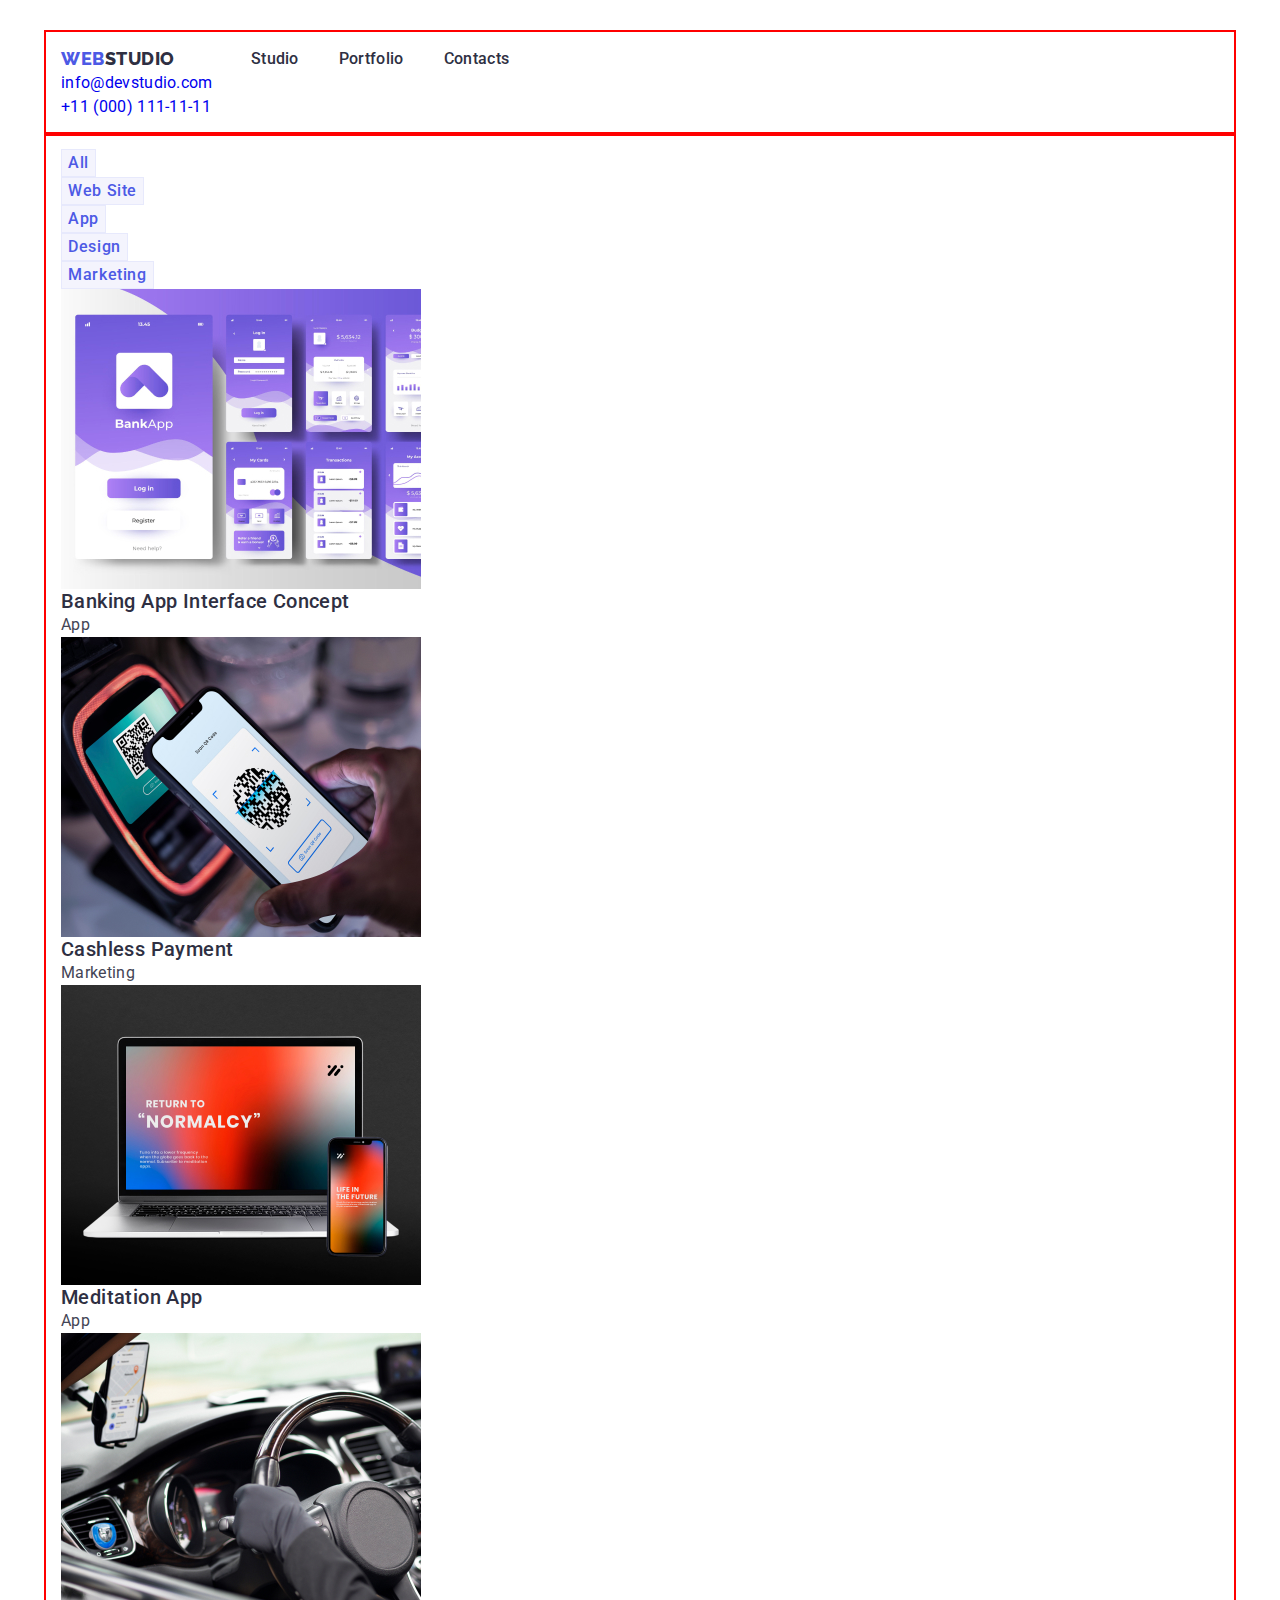
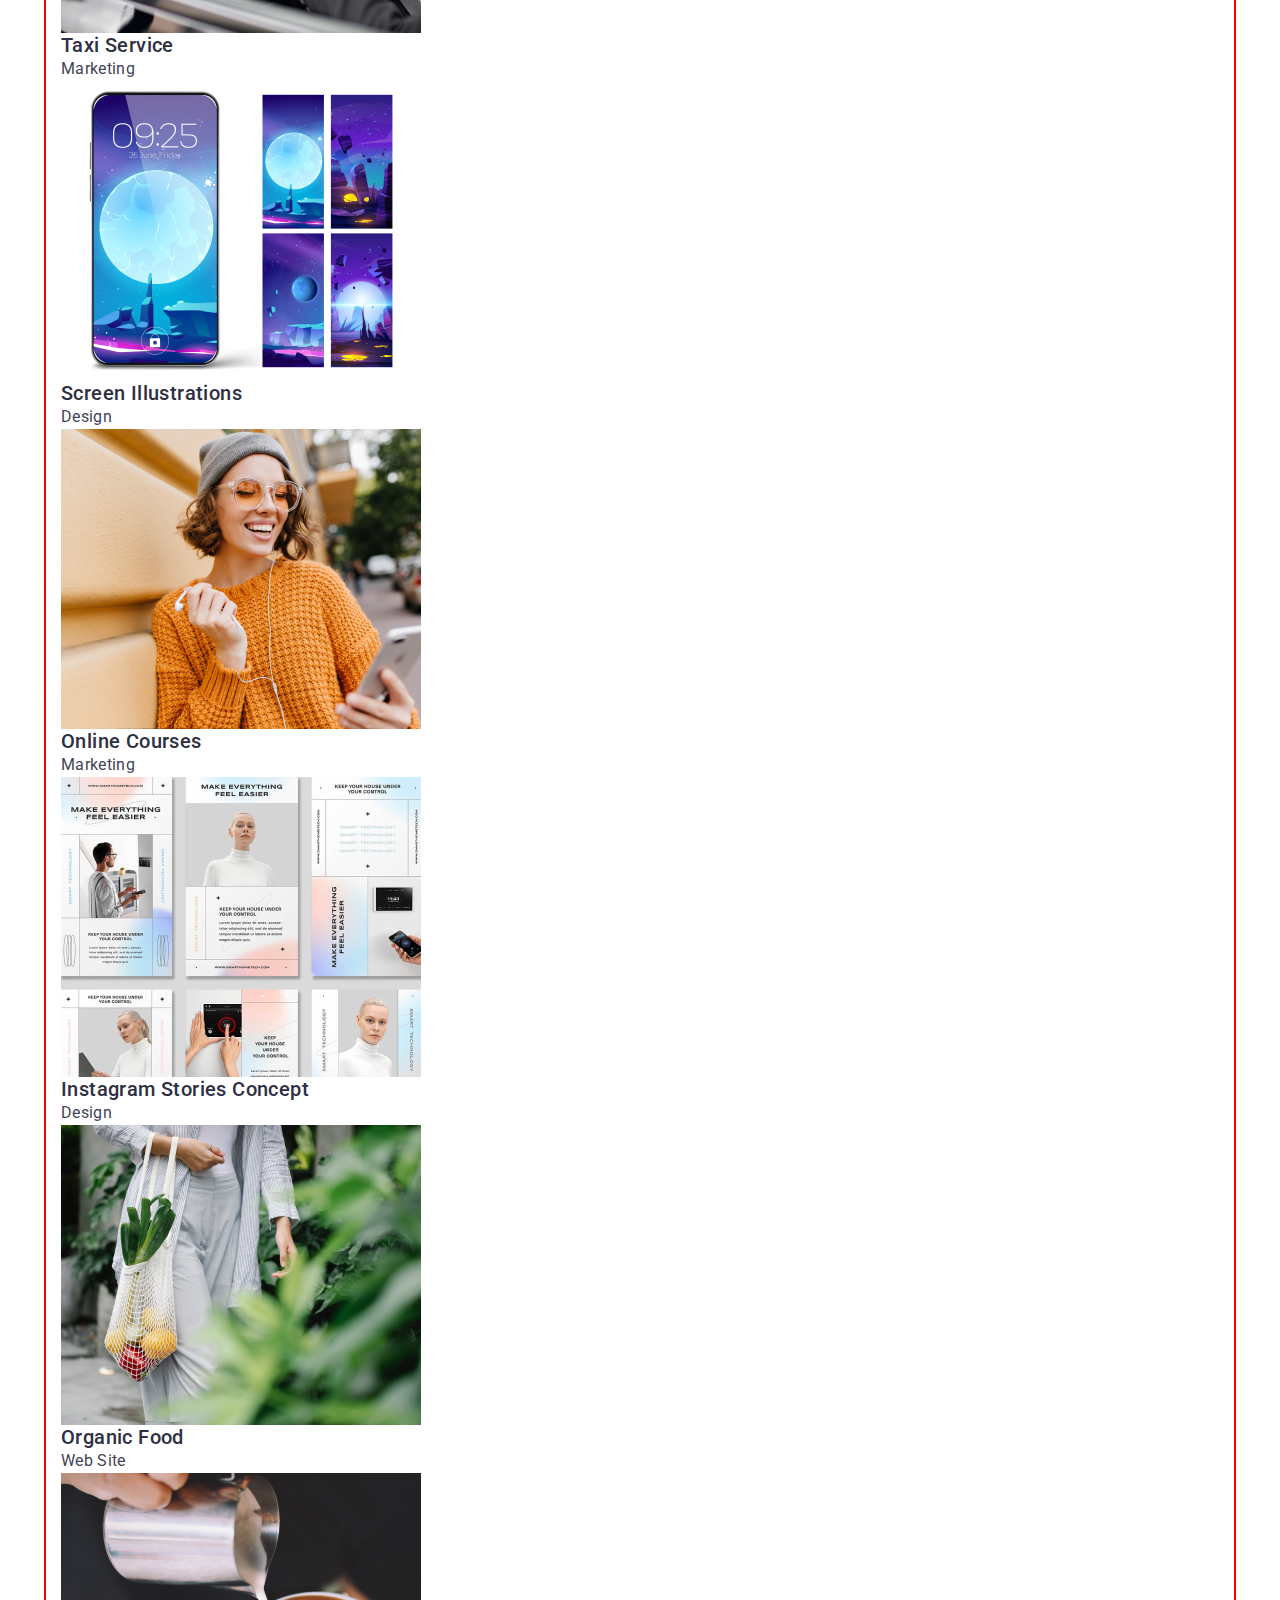
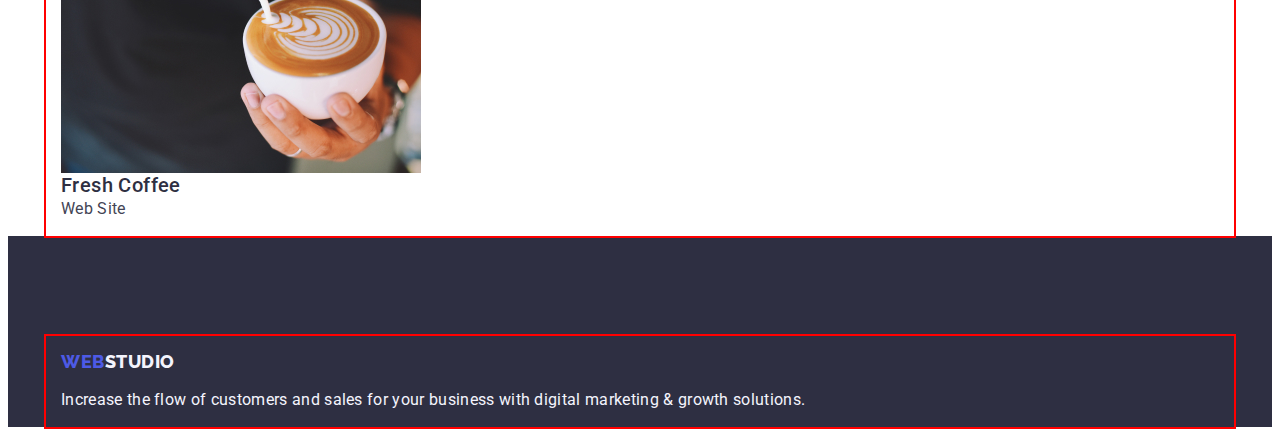
==== portfolio.html @ 0cf84b6b "css header/hero" ====
<!DOCTYPE html>
<html lang="en">
  <head>
    <meta charset="UTF-8" />
    <meta http-equiv="X-UA-Compatible" content="IE=edge" />
    <meta name="viewport" content="width=device-width, initial-scale=1.0" />
    <title>Portfolio</title>
    <link rel="preconnect" href="https://fonts.googleapis.com" />
    <link rel="preconnect" href="https://fonts.gstatic.com" crossorigin />
    <link
      href="https://fonts.googleapis.com/css2?family=Raleway:wght@800&family=Roboto:wght@400;500;700&display=swap"
      rel="stylesheet"
    />
    <link rel="stylesheet" href="./css/styles.css" />
  </head>
  <body>
    <!-- Header -->
    <header class="header">
      <div class="container">
        <nav class="header-nav">
          <a href="./index.html" class="header-link-logo link"
            >Web<span class="header-logo">Studio</span></a
          >
          <ul class="header-list list">
            <li class="header-item">
              <a class="header-link link" href="./index.html">Studio</a>
            </li>
            <li class="header-item">
              <a class="header-link link" href="./portfolio.html">Portfolio</a>
            </li>
            <li class="header-item">
              <a class="header-link link" href="">Contacts</a>
            </li>
          </ul>
        </nav>
        <address class="address">
          <ul class="header-address-list list">
            <li>
              <a class="header-address link" href="mailto:info@devstudio.com"
                >info@devstudio.com</a
              >
            </li>
            <li>
              <a class="header-address link" href="tel:+110001111111"
                >+11 (000) 111-11-11</a
              >
            </li>
          </ul>
        </address>
      </div>
    </header>
    <main>
      <!-- Section-Filters -->
      <section class="filters">
        <h1 hidden="">Project Cards</h1>
        <div class="container">
          <ul class="filters-list list">
            <li class="filters-item">
              <button class="filters-btn" type="button">All</button>
            </li>
            <li class="filters-item">
              <button class="filters-btn" type="button">Web Site</button>
            </li>
            <li class="filters-item">
              <button class="filters-btn" type="button">App</button>
            </li>
            <li class="filters-item">
              <button class="filters-btn" type="button">Design</button>
            </li>
            <li class="filters-item">
              <button class="filters-btn" type="button">Marketing</button>
            </li>
          </ul>

          <!-- Section-ProjectCard -->

          <ul class="project-list list">
            <li class="project-item">
              <a href="" class="project-link link">
                <img
                  src="./images/ProjectCards/1.jpg"
                  alt="Banking App Interface"
                  width="360"
                  height="300"
                />
                <h2 class="project-title subtitle">
                  Banking App Interface Concept
                </h2>
                <p class="project-text text">App</p>
              </a>
            </li>
            <li class="project-item">
              <a href="" class="project-link link">
                <img
                  class="project-img"
                  src="./images/ProjectCards/2.jpg"
                  alt="Payment"
                  width="360"
                  height="300"
                />
                <h2 class="project-title subtitle">Cashless Payment</h2>
                <p class="project-text text">Marketing</p>
              </a>
            </li>
            <li class="project-item">
              <a href="" class="project-link link">
                <img
                  class="project-img"
                  src="./images/ProjectCards/3.jpg"
                  alt="App on phone and laptop"
                  width="360"
                  height="300"
                />
                <h2 class="project-title subtitle">Meditation App</h2>
                <p class="project-text text">App</p>
              </a>
            </li>
            <li class="project-item">
              <a href="" class="project-link link">
                <img
                  class="project-img"
                  src="./images/ProjectCards/4.jpg"
                  alt="Driver's compartment in the car"
                  width="360"
                  height="300"
                />
                <h2 class="project-title subtitle">Taxi Service</h2>
                <p class="project-text text">Marketing</p>
              </a>
            </li>
            <li class="project-item">
              <a href="" class="project-link link">
                <img
                  class="project-img"
                  src="./images/ProjectCards/5.jpg"
                  alt="Phone and four types of wallpaper"
                  width="360"
                  height="300"
                />
                <h2 class="project-tile subtitle">Screen Illustrations</h2>
                <p class="project-text text">Design</p>
              </a>
            </li>
            <li class="project-item">
              <a href="" class="project-link link">
                <img
                  class="project-img"
                  src="./images/ProjectCards/6.jpg"
                  alt="Girl with phone"
                  width="360"
                  height="300"
                />
                <h2 class="project-title subtitle">Online Courses</h2>
                <p class="project-text text">Marketing</p>
              </a>
            </li>
            <li class="project-item">
              <a href="" class="project-link link">
                <img
                  class="project-img"
                  src="./images/ProjectCards/7.jpg"
                  alt="Instagram Stories"
                  width="360"
                  height="300"
                />
                <h2 class="project-title subtitle">
                  Instagram Stories Concept
                </h2>
                <p class="project-text text">Design</p>
              </a>
            </li>
            <li class="project-item">
              <a href="" class="project-link link">
                <img
                  class="project-img"
                  src="./images/ProjectCards/8.jpg"
                  alt="Girl with a bag of fruits"
                  width="360"
                  height="300"
                />
                <h2 class="project-title subtitle">Organic Food</h2>
                <p class="project-text text">Web Site</p>
              </a>
            </li>
            <li class="project-item">
              <a href="" class="project-link link">
                <img
                  class="project-img"
                  src="./images/ProjectCards/9.jpg"
                  alt="Barista pouring milk into coffee"
                  width="360"
                  height="300"
                />
                <h2 class="project-title subtitle">Fresh Coffee</h2>
                <p class="project-text text">Web Site</p>
              </a>
            </li>
          </ul>
        </div>
      </section>
    </main>
    <!-- Footer -->
    <footer class="footer">
      <div class="container">
        <a href="./index.html" class="footer-link link"
          >Web<span class="footer-logo">Studio</span></a
        >
        <p class="footer-text text">
          Increase the flow of customers and sales for your business with
          digital marketing & growth solutions.
        </p>
      </div>
    </footer>
  </body>
</html>
---- css/styles.css ----
/* CSS-переменные */

:root {
  --logo-color: #4d5ae5;

  --first-logo-color: #2e2f42;

  --second-logo-color: #f4f4fd;

  --body-back-color: #ffffff;

  --body-text-color: #434455;

  --link-color: #2e2f42;

  --link-hover-color: #404bbf;

  --address-color: #434455;

  --address-hover-color: #404bbf;

  --hero-back-color: #2e2f42;

  --hero-title-color: #ffffff;

  --btn-color: #4d5ae5;

  --btn-hover-color: #404bbf;

  --btn-text-color: #ffffff;

  --title-color: #2e2f42;

  --cards-back-color: #f4f4fd;

  --cards-item-back-color: #ffffff;

  --footer-back-color: #2e2f42;

  --footer-text-color: #f4f4fd;

  --port-back-btn: #f4f4fd;

  --port-border-btn: #e7e9fc;

  --port-btn-text-color: #4d5ae5;

  --btn-text-hover-color: #ffffff;
}
/* Подклассы */
.title {
  text-align: center;
  text-transform: capitalize;
  font-size: 36px;
  line-height: 1.11;
  letter-spacing: 0.02em;
  color: var(--title-color);
}

.subtitle {
  font-weight: 500;
  font-size: 20px;
  line-height: 1.2;
  letter-spacing: 0.02em;
  color: var(--title-color);
}

.text {
  font-size: 16px;
  line-height: 1.5;
  letter-spacing: 0.02em;
  color: var(--body-text-color);
}

body {
  font-family: "Roboto", sans-serif;
  background: var(--body-back-color);
  color: var(--body-text-color);
}

.link {
  text-decoration: none;
}

.list {
  list-style: none;
}

p,
h1,
h2,
h3,
h4,
h5,
h6 {
  margin: 0;
}

ul,
ol {
  margin: 0;
  padding: 0;
}

img {
  display: block;
}

.container {
  width: 1158px;
  padding: 15px;
  margin: 15px;
  margin: 0 auto;
  outline: 2px solid red;
}

/* Header */

.header {
  padding-top: 24px;
}

.header-flex {
  display: flex;
  justify-content: space-around;
}

.header-nav {
  display: flex;
  align-items: center;
}

.header-link-logo {
  font-family: "Raleway", sans-serif;
  font-weight: 800;
  font-size: 18px;
  line-height: 1.17;
  letter-spacing: 0.03em;
  text-transform: uppercase;
  color: var(--logo-color);
  margin-right: 76px;
}

.header-logo {
  color: var(--first-logo-color);
}

.header-list {
  display: flex;
}

.header-list .header-item + .header-item {
  margin-left: 40px;
}

.header-link {
  font-weight: 500;
  font-size: 16px;
  line-height: 1.5;
  letter-spacing: 0.02em;
  color: var(--link-color);
}

.header-link:hover,
.header-link:focus {
  color: var(--link-hover-color);
}

.header-address {
  font-style: normal;
}

.address-list {
  display: flex;
}

.address-list .address-item + .address-item {
  margin-left: 40px;
}

.address {
  font-size: 16px;
  line-height: 1.5;
  letter-spacing: 0.02em;
  color: var(--address-color);
}

.address:hover,
.address:focus {
  color: var(--address-hover-color);
}

/* hero */

.hero {
  background: var(--hero-back-color);
  margin-bottom: 120px;
  text-align: center;
}

.hero-title {
  font-size: 56px;
  line-height: 1.07;
  letter-spacing: 0.02em;
  color: var(--hero-title-color);
  margin-top: 188px;
  margin-bottom: 48px;
}

.hero-btn {
  font-weight: 500;
  font-size: 16px;
  line-height: 1.5;
  letter-spacing: 0.04em;
  color: var(--btn-text-color);
  font-family: inherit;
  cursor: pointer;
  background: var(--btn-color);
  border-radius: 4px;
  padding: 16px 32px;
  margin-bottom: 188px;
}

.hero-btn:hover,
.hero-btn:focus {
  background: var(--btn-hover-color);
}

/* Section */

.visually-hidden {
  position: absolute;
  width: 1px;
  height: 1px;
  margin: -1px;
  border: 0;
  padding: 0;
  white-space: nowrap;
  clip-path: inset(100%);
  clip: rect(0 0 0 0);
  overflow: hidden;
}

.features {
  /* padding-top: 120px; */
  padding-bottom: 120px;
}

.features-title {
  margin-bottom: 8px;
}

.features-text {
  color: var(--body-text-color);
}

/* Section 2 */

.section {
  padding-bottom: 120px;
}

.section-title {
  margin-bottom: 72px;
}

/* Section 3 */

.teamcards {
  background: var(--cards-back-color);
}

.teamcards-item {
  background: var(--cards-item-back-color);
}

.teamcards-title {
  margin-bottom: 72px;
}

.teamcards-subtitle {
  margin-bottom: 8px;
}

.teamcards-text {
  color: var(--body-text-color);
}

/* Portfolio Main Btn */

.filters {
}

.filters-list {
}

.filters-item {
}

.filters-btn {
  font-family: inherit;
  font-weight: 500;
  font-size: 16px;
  line-height: 1.5;
  letter-spacing: 0.04em;
  cursor: pointer;
  color: var(--port-btn-text-color);
  background: var(--port-back-btn);
  border: 1px solid var(--port-border-btn);
}

.filters-btn:hover,
.filters-btn:focus {
  background: var(--btn-hover-color);
  color: var(--btn-text-hover-color);
}

/* Portfolio Main Cards */

.project-list {
}

.project-item {
}

.project-title {
}

.project-text {
  color: var(--body-text-color);
}

/* Footer */

.footer {
  background: var(--footer-back-color);
  padding-top: 100px;
}

.footer-text {
  color: var(--footer-text-color);
  margin-top: 16px;
}

.footer-link {
  font-family: "Raleway", sans-serif;
  font-weight: 800;
  font-size: 18px;
  line-height: 1.17;
  letter-spacing: 0.03em;
  text-transform: uppercase;
  color: var(--logo-color);
}

.footer-logo {
  color: var(--second-logo-color);
}
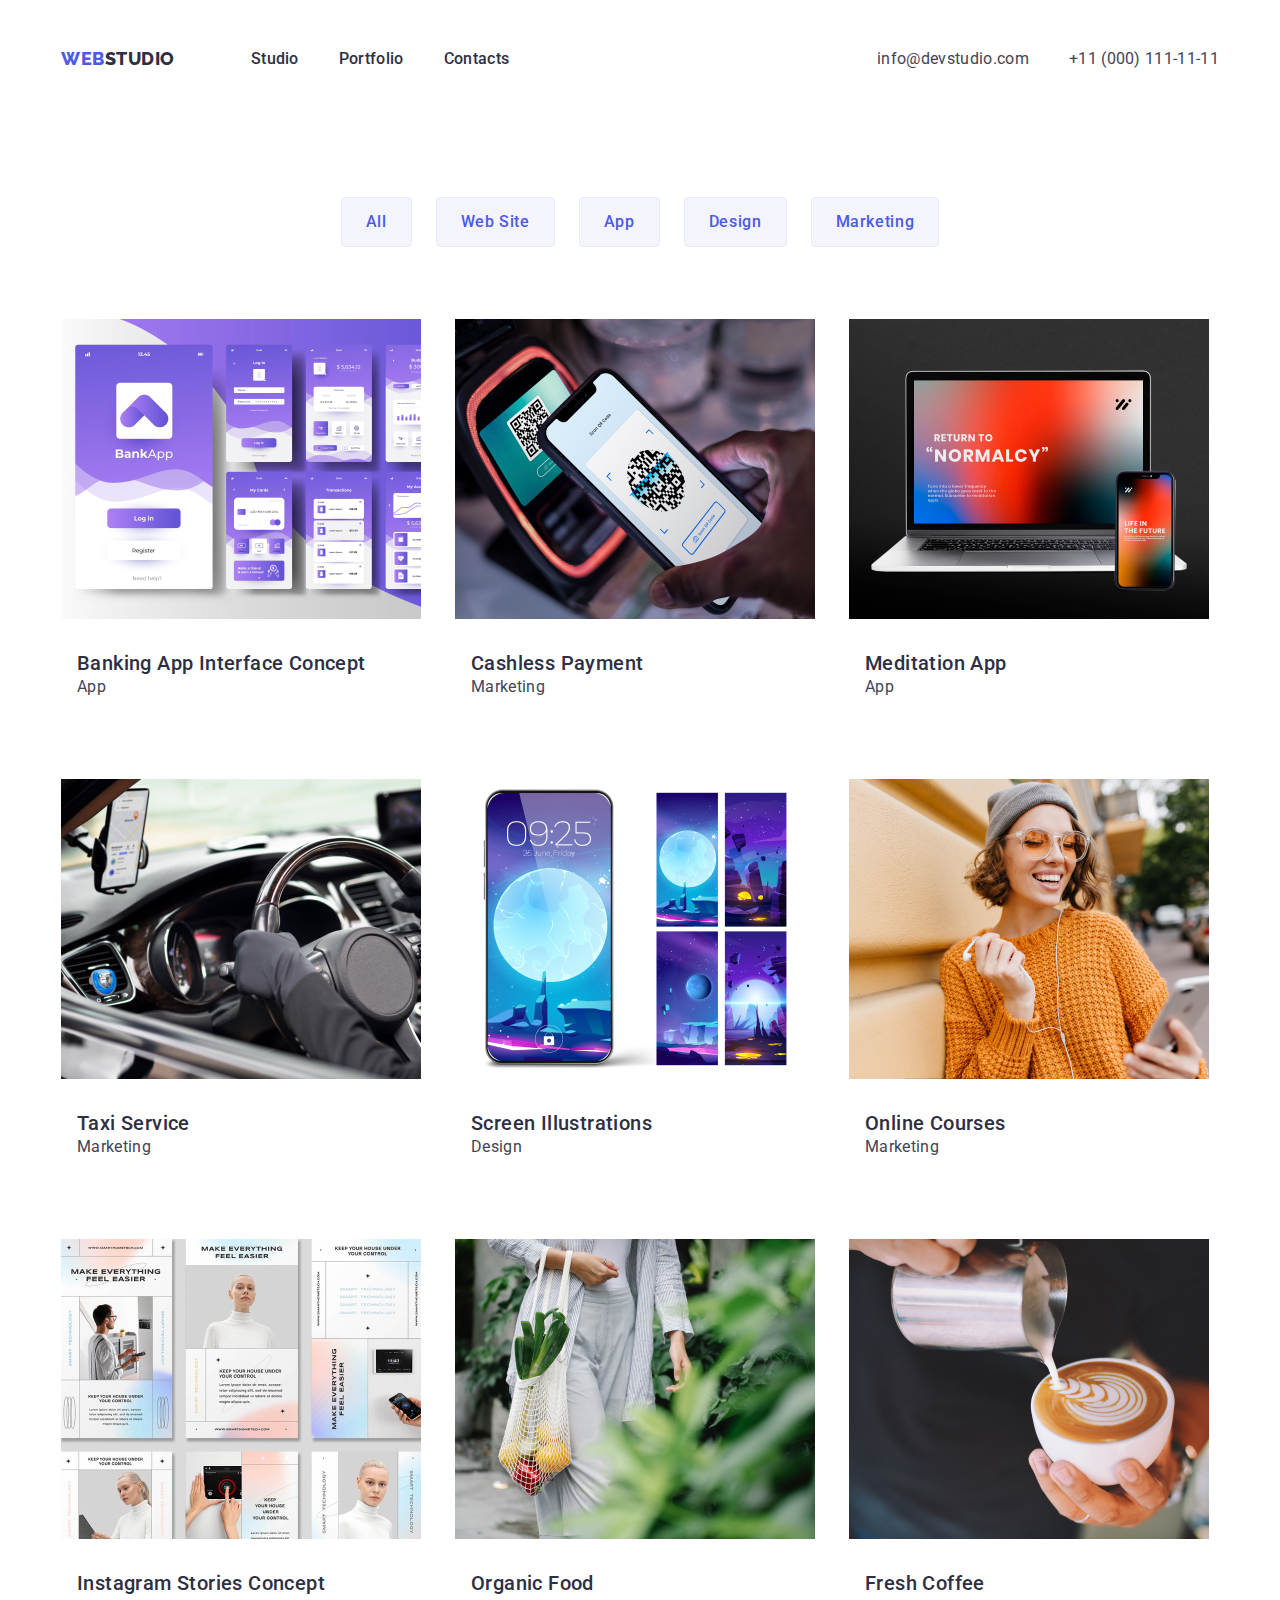
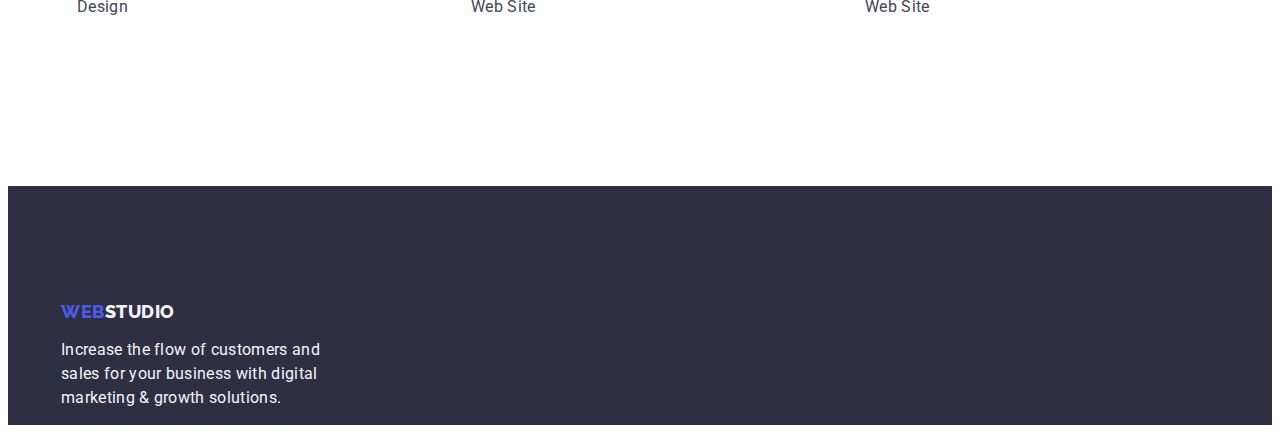
==== commit abfc06c2: "finish homework 3" ====
--- a/portfolio.html
+++ b/portfolio.html
@@ -11,12 +11,19 @@
       href="https://fonts.googleapis.com/css2?family=Raleway:wght@800&family=Roboto:wght@400;500;700&display=swap"
       rel="stylesheet"
     />
+    <link
+      rel="stylesheet"
+      href="https://cdnjs.cloudflare.com/ajax/libs/modern-normalize/2.0.0/modern-normalize.min.css"
+      integrity="sha512-4xo8blKMVCiXpTaLzQSLSw3KFOVPWhm/TRtuPVc4WG6kUgjH6J03IBuG7JZPkcWMxJ5huwaBpOpnwYElP/m6wg=="
+      crossorigin="anonymous"
+      referrerpolicy="no-referrer"
+    />
     <link rel="stylesheet" href="./css/styles.css" />
   </head>
   <body>
     <!-- Header -->
     <header class="header">
-      <div class="container">
+      <div class="container header-flex">
         <nav class="header-nav">
           <a href="./index.html" class="header-link-logo link"
             >Web<span class="header-logo">Studio</span></a
@@ -33,15 +40,16 @@
             </li>
           </ul>
         </nav>
-        <address class="address">
-          <ul class="header-address-list list">
-            <li>
-              <a class="header-address link" href="mailto:info@devstudio.com"
+
+        <address class="header-address">
+          <ul class="address-list list">
+            <li class="address-item">
+              <a class="address link" href="mailto:info@devstudio.com"
                 >info@devstudio.com</a
               >
             </li>
-            <li>
-              <a class="header-address link" href="tel:+110001111111"
+            <li class="address-item">
+              <a class="address link" href="tel:+110001111111"
                 >+11 (000) 111-11-11</a
               >
             </li>
@@ -52,7 +60,7 @@
     <main>
       <!-- Section-Filters -->
       <section class="filters">
-        <h1 hidden="">Project Cards</h1>
+        <h1 class="visually-hidden">Project Cards</h1>
         <div class="container">
           <ul class="filters-list list">
             <li class="filters-item">
@@ -137,7 +145,7 @@
                   width="360"
                   height="300"
                 />
-                <h2 class="project-tile subtitle">Screen Illustrations</h2>
+                <h2 class="project-title subtitle">Screen Illustrations</h2>
                 <p class="project-text text">Design</p>
               </a>
             </li>
--- a/css/styles.css
+++ b/css/styles.css
@@ -104,6 +104,8 @@
 
 img {
   display: block;
+  max-width: 100%;
+  height: auto;
 }
 
 .container {
@@ -111,7 +113,6 @@
   padding: 15px;
   margin: 15px;
   margin: 0 auto;
-  outline: 2px solid red;
 }
 
 /* Header */
@@ -122,7 +123,6 @@
 
 .header-flex {
   display: flex;
-  justify-content: space-around;
 }
 
 .header-nav {
@@ -147,10 +147,10 @@
 
 .header-list {
   display: flex;
-}
-
-.header-list .header-item + .header-item {
-  margin-left: 40px;
+  gap: 40px;
+}
+
+.header-list {
 }
 
 .header-link {
@@ -168,14 +168,12 @@
 
 .header-address {
   font-style: normal;
+  margin-left: auto;
 }
 
 .address-list {
   display: flex;
-}
-
-.address-list .address-item + .address-item {
-  margin-left: 40px;
+  gap: 40px;
 }
 
 .address {
@@ -205,6 +203,8 @@
   color: var(--hero-title-color);
   margin-top: 188px;
   margin-bottom: 48px;
+  margin-left: 316px;
+  max-width: 496px;
 }
 
 .hero-btn {
@@ -217,7 +217,8 @@
   cursor: pointer;
   background: var(--btn-color);
   border-radius: 4px;
-  padding: 16px 32px;
+  min-width: 169px;
+  height: 56px;
   margin-bottom: 188px;
 }
 
@@ -242,8 +243,16 @@
 }
 
 .features {
-  /* padding-top: 120px; */
   padding-bottom: 120px;
+}
+
+.features-list {
+  display: flex;
+  gap: 24px;
+}
+
+.features-item {
+  width: calc((100% - 72px) / 4);
 }
 
 .features-title {
@@ -260,6 +269,19 @@
   padding-bottom: 120px;
 }
 
+.section-list {
+  display: flex;
+}
+
+.section-item {
+  margin-right: 24px;
+  width: calc((100% - 48px) / 3);
+}
+
+.section-item:last-child {
+  margin-right: 0;
+}
+
 .section-title {
   margin-bottom: 72px;
 }
@@ -268,10 +290,21 @@
 
 .teamcards {
   background: var(--cards-back-color);
+  padding-bottom: 120px;
+}
+
+.teamcards-list {
+  display: flex;
 }
 
 .teamcards-item {
   background: var(--cards-item-back-color);
+  margin-right: 24px;
+  width: calc((100% - 72px) / 4);
+}
+
+.teamcards-item:last-child {
+  margin-right: 0;
 }
 
 .teamcards-title {
@@ -280,18 +313,28 @@
 
 .teamcards-subtitle {
   margin-bottom: 8px;
+  margin-top: 32px;
+  text-align: center;
 }
 
 .teamcards-text {
   color: var(--body-text-color);
+  text-align: center;
+  margin-bottom: 32px;
 }
 
 /* Portfolio Main Btn */
 
 .filters {
+  padding-bottom: 120px;
 }
 
 .filters-list {
+  display: flex;
+  gap: 24px;
+  justify-content: center;
+  margin-bottom: 72px;
+  margin-top: 96px;
 }
 
 .filters-item {
@@ -307,6 +350,8 @@
   color: var(--port-btn-text-color);
   background: var(--port-back-btn);
   border: 1px solid var(--port-border-btn);
+  border-radius: 4px;
+  padding: 12px 24px;
 }
 
 .filters-btn:hover,
@@ -318,16 +363,26 @@
 /* Portfolio Main Cards */
 
 .project-list {
+  display: flex;
+  flex-wrap: wrap;
+  column-gap: 24px;
+  row-gap: 48px;
 }
 
 .project-item {
+  width: calc((100% - 72px) / 3);
+  flex-grow: 1;
 }
 
 .project-title {
+  margin-top: 32px;
+  margin-left: 16px;
 }
 
 .project-text {
   color: var(--body-text-color);
+  margin-bottom: 32px;
+  margin-left: 16px;
 }
 
 /* Footer */
@@ -340,6 +395,7 @@
 .footer-text {
   color: var(--footer-text-color);
   margin-top: 16px;
+  max-width: 264px;
 }
 
 .footer-link {
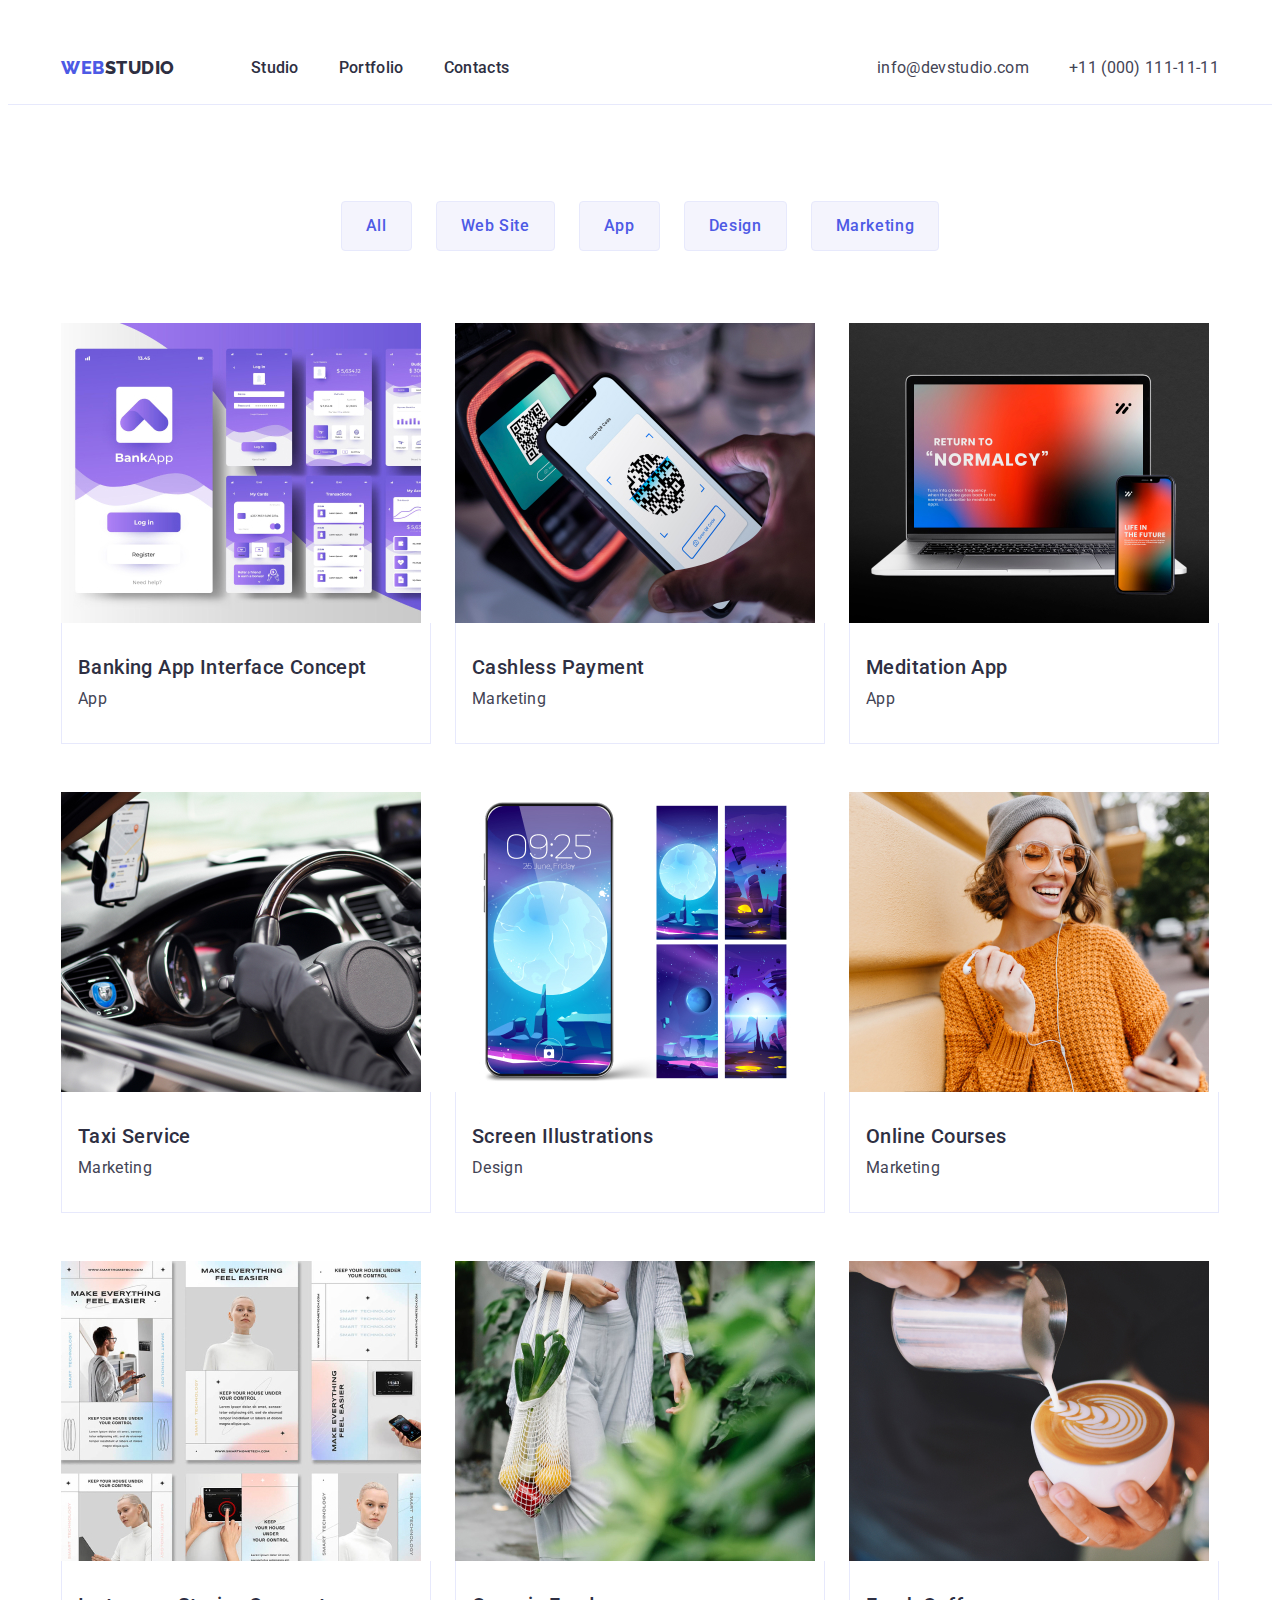
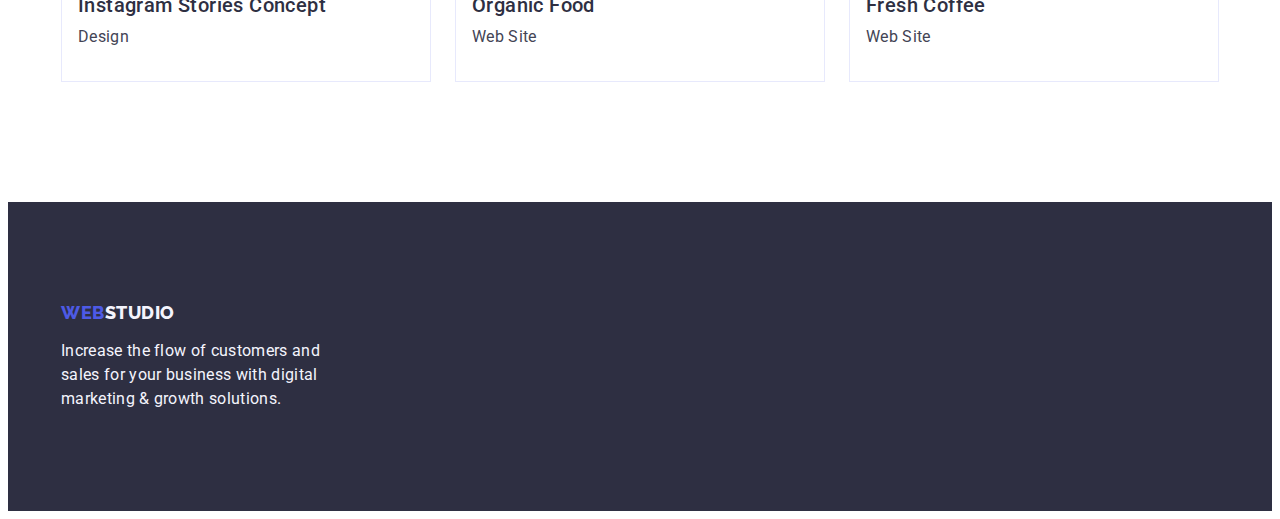
==== commit f83510e0: "homework 3 after lms" ====
--- a/portfolio.html
+++ b/portfolio.html
@@ -60,8 +60,9 @@
     <main>
       <!-- Section-Filters -->
       <section class="filters">
-        <h1 class="visually-hidden">Project Cards</h1>
         <div class="container">
+          <h1 class="visually-hidden">Project Cards</h1>
+
           <ul class="filters-list list">
             <li class="filters-item">
               <button class="filters-btn" type="button">All</button>
@@ -91,10 +92,12 @@
                   width="360"
                   height="300"
                 />
-                <h2 class="project-title subtitle">
-                  Banking App Interface Concept
-                </h2>
-                <p class="project-text text">App</p>
+                <div class="project-wrap">
+                  <h2 class="project-title subtitle">
+                    Banking App Interface Concept
+                  </h2>
+                  <p class="project-text text">App</p>
+                </div>
               </a>
             </li>
             <li class="project-item">
@@ -106,8 +109,10 @@
                   width="360"
                   height="300"
                 />
-                <h2 class="project-title subtitle">Cashless Payment</h2>
-                <p class="project-text text">Marketing</p>
+                <div class="project-wrap">
+                  <h2 class="project-title subtitle">Cashless Payment</h2>
+                  <p class="project-text text">Marketing</p>
+                </div>
               </a>
             </li>
             <li class="project-item">
@@ -119,8 +124,10 @@
                   width="360"
                   height="300"
                 />
-                <h2 class="project-title subtitle">Meditation App</h2>
-                <p class="project-text text">App</p>
+                <div class="project-wrap">
+                  <h2 class="project-title subtitle">Meditation App</h2>
+                  <p class="project-text text">App</p>
+                </div>
               </a>
             </li>
             <li class="project-item">
@@ -132,8 +139,10 @@
                   width="360"
                   height="300"
                 />
-                <h2 class="project-title subtitle">Taxi Service</h2>
-                <p class="project-text text">Marketing</p>
+                <div class="project-wrap">
+                  <h2 class="project-title subtitle">Taxi Service</h2>
+                  <p class="project-text text">Marketing</p>
+                </div>
               </a>
             </li>
             <li class="project-item">
@@ -145,8 +154,10 @@
                   width="360"
                   height="300"
                 />
-                <h2 class="project-title subtitle">Screen Illustrations</h2>
-                <p class="project-text text">Design</p>
+                <div class="project-wrap">
+                  <h2 class="project-title subtitle">Screen Illustrations</h2>
+                  <p class="project-text text">Design</p>
+                </div>
               </a>
             </li>
             <li class="project-item">
@@ -158,8 +169,10 @@
                   width="360"
                   height="300"
                 />
-                <h2 class="project-title subtitle">Online Courses</h2>
-                <p class="project-text text">Marketing</p>
+                <div class="project-wrap">
+                  <h2 class="project-title subtitle">Online Courses</h2>
+                  <p class="project-text text">Marketing</p>
+                </div>
               </a>
             </li>
             <li class="project-item">
@@ -171,10 +184,12 @@
                   width="360"
                   height="300"
                 />
-                <h2 class="project-title subtitle">
-                  Instagram Stories Concept
-                </h2>
-                <p class="project-text text">Design</p>
+                <div class="project-wrap">
+                  <h2 class="project-title subtitle">
+                    Instagram Stories Concept
+                  </h2>
+                  <p class="project-text text">Design</p>
+                </div>
               </a>
             </li>
             <li class="project-item">
@@ -186,8 +201,10 @@
                   width="360"
                   height="300"
                 />
-                <h2 class="project-title subtitle">Organic Food</h2>
-                <p class="project-text text">Web Site</p>
+                <div class="project-wrap">
+                  <h2 class="project-title subtitle">Organic Food</h2>
+                  <p class="project-text text">Web Site</p>
+                </div>
               </a>
             </li>
             <li class="project-item">
@@ -199,8 +216,10 @@
                   width="360"
                   height="300"
                 />
-                <h2 class="project-title subtitle">Fresh Coffee</h2>
-                <p class="project-text text">Web Site</p>
+                <div class="project-wrap">
+                  <h2 class="project-title subtitle">Fresh Coffee</h2>
+                  <p class="project-text text">Web Site</p>
+                </div>
               </a>
             </li>
           </ul>
--- a/css/styles.css
+++ b/css/styles.css
@@ -110,8 +110,7 @@
 
 .container {
   width: 1158px;
-  padding: 15px;
-  margin: 15px;
+  padding: 0 15px 0 15px;
   margin: 0 auto;
 }
 
@@ -119,6 +118,7 @@
 
 .header {
   padding-top: 24px;
+  border-bottom: 1px solid #e7e9fc;
 }
 
 .header-flex {
@@ -128,6 +128,7 @@
 .header-nav {
   display: flex;
   align-items: center;
+  padding: 24px 0;
 }
 
 .header-link-logo {
@@ -173,6 +174,7 @@
 
 .address-list {
   display: flex;
+  padding: 24px 0;
   gap: 40px;
 }
 
@@ -192,8 +194,7 @@
 
 .hero {
   background: var(--hero-back-color);
-  margin-bottom: 120px;
-  text-align: center;
+  padding: 188px 0;
 }
 
 .hero-title {
@@ -201,10 +202,10 @@
   line-height: 1.07;
   letter-spacing: 0.02em;
   color: var(--hero-title-color);
-  margin-top: 188px;
-  margin-bottom: 48px;
-  margin-left: 316px;
+  padding-bottom: 48px;
   max-width: 496px;
+  margin: 0 auto;
+  text-align: center;
 }
 
 .hero-btn {
@@ -219,7 +220,9 @@
   border-radius: 4px;
   min-width: 169px;
   height: 56px;
-  margin-bottom: 188px;
+  display: block;
+  border: none;
+  margin: 0 auto;
 }
 
 .hero-btn:hover,
@@ -244,6 +247,7 @@
 
 .features {
   padding-bottom: 120px;
+  padding-top: 120px;
 }
 
 .features-list {
@@ -291,6 +295,7 @@
 .teamcards {
   background: var(--cards-back-color);
   padding-bottom: 120px;
+  padding-top: 120px;
 }
 
 .teamcards-list {
@@ -299,6 +304,7 @@
 
 .teamcards-item {
   background: var(--cards-item-back-color);
+
   margin-right: 24px;
   width: calc((100% - 72px) / 4);
 }
@@ -311,22 +317,29 @@
   margin-bottom: 72px;
 }
 
+.teamcards-img {
+  border-radius: 0px 0px 4px 4px;
+}
+
+.teamcards-wrap {
+  padding: 32px 16px;
+}
+
 .teamcards-subtitle {
   margin-bottom: 8px;
-  margin-top: 32px;
   text-align: center;
 }
 
 .teamcards-text {
   color: var(--body-text-color);
   text-align: center;
-  margin-bottom: 32px;
 }
 
 /* Portfolio Main Btn */
 
 .filters {
   padding-bottom: 120px;
+  padding-top: 96px;
 }
 
 .filters-list {
@@ -334,7 +347,6 @@
   gap: 24px;
   justify-content: center;
   margin-bottom: 72px;
-  margin-top: 96px;
 }
 
 .filters-item {
@@ -358,6 +370,7 @@
 .filters-btn:focus {
   background: var(--btn-hover-color);
   color: var(--btn-text-hover-color);
+  border: 1px solid transparent;
 }
 
 /* Portfolio Main Cards */
@@ -370,19 +383,21 @@
 }
 
 .project-item {
-  width: calc((100% - 72px) / 3);
-  flex-grow: 1;
+  width: calc((100% - 48px) / 3);
+}
+
+.project-wrap {
+  padding: 32px 16px;
+  border: 1px solid #e7e9fc;
+  border-top: none;
 }
 
 .project-title {
-  margin-top: 32px;
-  margin-left: 16px;
+  margin-bottom: 8px;
 }
 
 .project-text {
   color: var(--body-text-color);
-  margin-bottom: 32px;
-  margin-left: 16px;
 }
 
 /* Footer */
@@ -390,11 +405,11 @@
 .footer {
   background: var(--footer-back-color);
   padding-top: 100px;
+  padding-bottom: 100px;
 }
 
 .footer-text {
   color: var(--footer-text-color);
-  margin-top: 16px;
   max-width: 264px;
 }
 
@@ -406,6 +421,8 @@
   letter-spacing: 0.03em;
   text-transform: uppercase;
   color: var(--logo-color);
+  display: inline-block;
+  margin-bottom: 16px;
 }
 
 .footer-logo {
